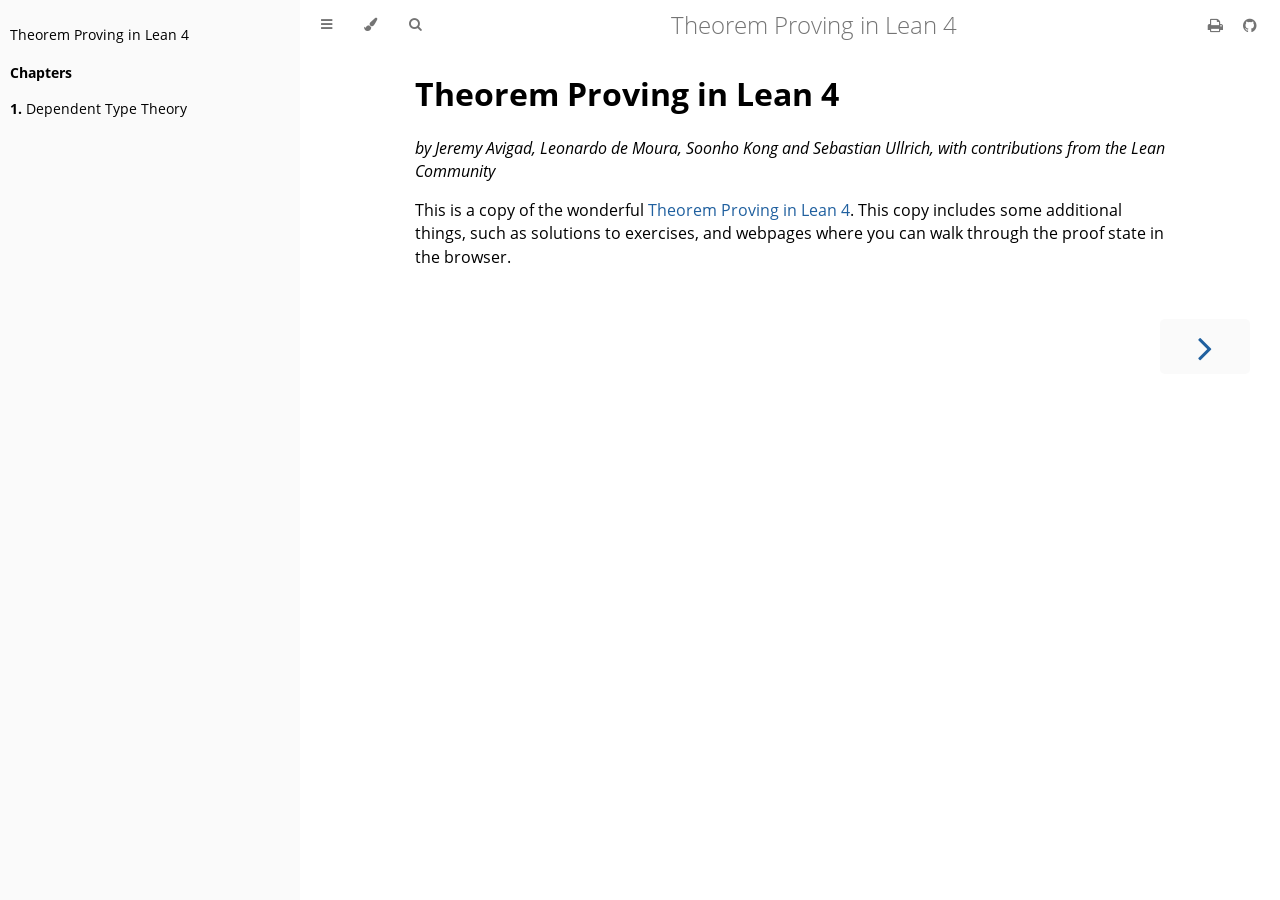
==== docs/index.html @ c7c775fe "docs: Add docs" ====
<!DOCTYPE HTML>
<html lang="en" class="sidebar-visible no-js light">
    <head>
        <!-- Book generated using mdBook -->
        <meta charset="UTF-8">
        <title>Theorem Proving in Lean 4 - Theorem Proving in Lean 4</title>
        <!-- Custom HTML head -->
        <meta content="text/html; charset=utf-8" http-equiv="Content-Type">
        <meta name="description" content="">
        <meta name="viewport" content="width=device-width, initial-scale=1">
        <meta name="theme-color" content="#ffffff" />

        <link rel="icon" href="favicon.svg">
        <link rel="shortcut icon" href="favicon.png">
        <link rel="stylesheet" href="css/variables.css">
        <link rel="stylesheet" href="css/general.css">
        <link rel="stylesheet" href="css/chrome.css">
        <link rel="stylesheet" href="css/print.css" media="print">
        <!-- Fonts -->
        <link rel="stylesheet" href="FontAwesome/css/font-awesome.css">
        <link rel="stylesheet" href="fonts/fonts.css">
        <!-- Highlight.js Stylesheets -->
        <link rel="stylesheet" href="highlight.css">
        <link rel="stylesheet" href="tomorrow-night.css">
        <link rel="stylesheet" href="ayu-highlight.css">

        <!-- Custom theme stylesheets -->
        <link rel="stylesheet" href="alectryon.css">
        <link rel="stylesheet" href="pygments.css">
    </head>
    <body>
        <!-- Provide site root to javascript -->
        <script type="text/javascript">
            var path_to_root = "";
            var default_theme = window.matchMedia("(prefers-color-scheme: dark)").matches ? "navy" : "light";
        </script>

        <!-- Work around some values being stored in localStorage wrapped in quotes -->
        <script type="text/javascript">
            try {
                var theme = localStorage.getItem('mdbook-theme');
                var sidebar = localStorage.getItem('mdbook-sidebar');

                if (theme && theme.startsWith('"') && theme.endsWith('"')) {
                    localStorage.setItem('mdbook-theme', theme.slice(1, theme.length - 1));
                }

                if (sidebar && sidebar.startsWith('"') && sidebar.endsWith('"')) {
                    localStorage.setItem('mdbook-sidebar', sidebar.slice(1, sidebar.length - 1));
                }
            } catch (e) { }
        </script>

        <!-- Set the theme before any content is loaded, prevents flash -->
        <script type="text/javascript">
            var theme;
            try { theme = localStorage.getItem('mdbook-theme'); } catch(e) { }
            if (theme === null || theme === undefined) { theme = default_theme; }
            var html = document.querySelector('html');
            html.classList.remove('no-js')
            html.classList.remove('light')
            html.classList.add(theme);
            html.classList.add('js');
        </script>

        <!-- Hide / unhide sidebar before it is displayed -->
        <script type="text/javascript">
            var html = document.querySelector('html');
            var sidebar = 'hidden';
            if (document.body.clientWidth >= 1080) {
                try { sidebar = localStorage.getItem('mdbook-sidebar'); } catch(e) { }
                sidebar = sidebar || 'visible';
            }
            html.classList.remove('sidebar-visible');
            html.classList.add("sidebar-" + sidebar);
        </script>

        <nav id="sidebar" class="sidebar" aria-label="Table of contents">
            <div class="sidebar-scrollbox">
                <ol class="chapter"><li class="chapter-item affix "><a href="title-page.html">Theorem Proving in Lean 4</a></li><li class="chapter-item affix "><li class="part-title">Chapters</li><li class="chapter-item "><a href="chapters/Chapter2.lean.html"><strong aria-hidden="true">1.</strong> Dependent Type Theory</a></li></ol>
            </div>
            <div id="sidebar-resize-handle" class="sidebar-resize-handle"></div>
        </nav>

        <div id="page-wrapper" class="page-wrapper">

            <div class="page">
                <div id="menu-bar-hover-placeholder"></div>
                <div id="menu-bar" class="menu-bar sticky bordered">
                    <div class="left-buttons">
                        <button id="sidebar-toggle" class="icon-button" type="button" title="Toggle Table of Contents" aria-label="Toggle Table of Contents" aria-controls="sidebar">
                            <i class="fa fa-bars"></i>
                        </button>
                        <button id="theme-toggle" class="icon-button" type="button" title="Change theme" aria-label="Change theme" aria-haspopup="true" aria-expanded="false" aria-controls="theme-list">
                            <i class="fa fa-paint-brush"></i>
                        </button>
                        <ul id="theme-list" class="theme-popup" aria-label="Themes" role="menu">
                            <li role="none"><button role="menuitem" class="theme" id="light">Light (default)</button></li>
                            <li role="none"><button role="menuitem" class="theme" id="rust">Rust</button></li>
                            <li role="none"><button role="menuitem" class="theme" id="coal">Coal</button></li>
                            <li role="none"><button role="menuitem" class="theme" id="navy">Navy</button></li>
                            <li role="none"><button role="menuitem" class="theme" id="ayu">Ayu</button></li>
                        </ul>
                        <button id="search-toggle" class="icon-button" type="button" title="Search. (Shortkey: s)" aria-label="Toggle Searchbar" aria-expanded="false" aria-keyshortcuts="S" aria-controls="searchbar">
                            <i class="fa fa-search"></i>
                        </button>
                    </div>

                    <h1 class="menu-title">Theorem Proving in Lean 4</h1>

                    <div class="right-buttons">
                        <a href="print.html" title="Print this book" aria-label="Print this book">
                            <i id="print-button" class="fa fa-print"></i>
                        </a>
                        <a href="https://github.com/leanprover/lean4" title="Git repository" aria-label="Git repository">
                            <i id="git-repository-button" class="fa fa-github"></i>
                        </a>
                    </div>
                </div>

                <div id="search-wrapper" class="hidden">
                    <form id="searchbar-outer" class="searchbar-outer">
                        <input type="search" id="searchbar" name="searchbar" placeholder="Search this book ..." aria-controls="searchresults-outer" aria-describedby="searchresults-header">
                    </form>
                    <div id="searchresults-outer" class="searchresults-outer hidden">
                        <div id="searchresults-header" class="searchresults-header"></div>
                        <ul id="searchresults">
                        </ul>
                    </div>
                </div>
                <!-- Apply ARIA attributes after the sidebar and the sidebar toggle button are added to the DOM -->
                <script type="text/javascript">
                    document.getElementById('sidebar-toggle').setAttribute('aria-expanded', sidebar === 'visible');
                    document.getElementById('sidebar').setAttribute('aria-hidden', sidebar !== 'visible');
                    Array.from(document.querySelectorAll('#sidebar a')).forEach(function(link) {
                        link.setAttribute('tabIndex', sidebar === 'visible' ? 0 : -1);
                    });
                </script>

                <div id="content" class="content">
                    <main>
                        <h1 id="theorem-proving-in-lean-4"><a class="header" href="#theorem-proving-in-lean-4">Theorem Proving in Lean 4</a></h1>
<p><em>by Jeremy Avigad, Leonardo de Moura, Soonho Kong and Sebastian Ullrich, with contributions from the Lean Community</em></p>
<p>This is a copy of the wonderful <a href="https://github.com/leanprover/theorem_proving_in_lean4">Theorem Proving in Lean 4</a>. This copy includes some additional things, such as solutions to exercises, and webpages where you can walk through the proof state in the browser.</p>

                    </main>

                    <nav class="nav-wrapper" aria-label="Page navigation">
                        <!-- Mobile navigation buttons -->
                            <a rel="next" href="chapters/Chapter2.lean.html" class="mobile-nav-chapters next" title="Next chapter" aria-label="Next chapter" aria-keyshortcuts="Right">
                                <i class="fa fa-angle-right"></i>
                            </a>
                        <div style="clear: both"></div>
                    </nav>
                </div>
            </div>

            <nav class="nav-wide-wrapper" aria-label="Page navigation">
                    <a rel="next" href="chapters/Chapter2.lean.html" class="nav-chapters next" title="Next chapter" aria-label="Next chapter" aria-keyshortcuts="Right">
                        <i class="fa fa-angle-right"></i>
                    </a>
            </nav>

        </div>

        <script type="text/javascript">
            window.playground_copyable = true;
        </script>
        <script src="elasticlunr.min.js" type="text/javascript" charset="utf-8"></script>
        <script src="mark.min.js" type="text/javascript" charset="utf-8"></script>
        <script src="searcher.js" type="text/javascript" charset="utf-8"></script>
        <script src="clipboard.min.js" type="text/javascript" charset="utf-8"></script>
        <script src="highlight.js" type="text/javascript" charset="utf-8"></script>
        <script src="book.js" type="text/javascript" charset="utf-8"></script>

        <!-- Custom JS scripts -->
        <script type="text/javascript" src="alectryon.js"></script>
    </body>
</html>
---- docs/css/variables.css ----
/* Globals */

:root {
    --sidebar-width: 300px;
    --page-padding: 15px;
    --content-max-width: 750px;
    --menu-bar-height: 50px;
}

/* Themes */

.ayu {
    --bg: hsl(210, 25%, 8%);
    --fg: #c5c5c5;

    --sidebar-bg: #14191f;
    --sidebar-fg: #c8c9db;
    --sidebar-non-existant: #5c6773;
    --sidebar-active: #ffb454;
    --sidebar-spacer: #2d334f;

    --scrollbar: var(--sidebar-fg);

    --icons: #737480;
    --icons-hover: #b7b9cc;

    --links: #0096cf;

    --inline-code-color: #ffb454;

    --theme-popup-bg: #14191f;
    --theme-popup-border: #5c6773;
    --theme-hover: #191f26;

    --quote-bg: hsl(226, 15%, 17%);
    --quote-border: hsl(226, 15%, 22%);

    --table-border-color: hsl(210, 25%, 13%);
    --table-header-bg: hsl(210, 25%, 28%);
    --table-alternate-bg: hsl(210, 25%, 11%);

    --searchbar-border-color: #848484;
    --searchbar-bg: #424242;
    --searchbar-fg: #fff;
    --searchbar-shadow-color: #d4c89f;
    --searchresults-header-fg: #666;
    --searchresults-border-color: #888;
    --searchresults-li-bg: #252932;
    --search-mark-bg: #e3b171;
}

.coal {
    --bg: hsl(200, 7%, 8%);
    --fg: #98a3ad;

    --sidebar-bg: #292c2f;
    --sidebar-fg: #a1adb8;
    --sidebar-non-existant: #505254;
    --sidebar-active: #3473ad;
    --sidebar-spacer: #393939;

    --scrollbar: var(--sidebar-fg);

    --icons: #43484d;
    --icons-hover: #b3c0cc;

    --links: #2b79a2;

    --inline-code-color: #c5c8c6;

    --theme-popup-bg: #141617;
    --theme-popup-border: #43484d;
    --theme-hover: #1f2124;

    --quote-bg: hsl(234, 21%, 18%);
    --quote-border: hsl(234, 21%, 23%);

    --table-border-color: hsl(200, 7%, 13%);
    --table-header-bg: hsl(200, 7%, 28%);
    --table-alternate-bg: hsl(200, 7%, 11%);

    --searchbar-border-color: #aaa;
    --searchbar-bg: #b7b7b7;
    --searchbar-fg: #000;
    --searchbar-shadow-color: #aaa;
    --searchresults-header-fg: #666;
    --searchresults-border-color: #98a3ad;
    --searchresults-li-bg: #2b2b2f;
    --search-mark-bg: #355c7d;
}

.light {
    --bg: hsl(0, 0%, 100%);
    --fg: hsl(0, 0%, 0%);

    --sidebar-bg: #fafafa;
    --sidebar-fg: hsl(0, 0%, 0%);
    --sidebar-non-existant: #aaaaaa;
    --sidebar-active: #1f1fff;
    --sidebar-spacer: #f4f4f4;

    --scrollbar: #8F8F8F;

    --icons: #747474;
    --icons-hover: #000000;

    --links: #20609f;

    --inline-code-color: #301900;

    --theme-popup-bg: #fafafa;
    --theme-popup-border: #cccccc;
    --theme-hover: #e6e6e6;

    --quote-bg: hsl(197, 37%, 96%);
    --quote-border: hsl(197, 37%, 91%);

    --table-border-color: hsl(0, 0%, 95%);
    --table-header-bg: hsl(0, 0%, 80%);
    --table-alternate-bg: hsl(0, 0%, 97%);

    --searchbar-border-color: #aaa;
    --searchbar-bg: #fafafa;
    --searchbar-fg: #000;
    --searchbar-shadow-color: #aaa;
    --searchresults-header-fg: #666;
    --searchresults-border-color: #888;
    --searchresults-li-bg: #e4f2fe;
    --search-mark-bg: #a2cff5;
}

.navy {
    --bg: hsl(226, 23%, 11%);
    --fg: #bcbdd0;

    --sidebar-bg: #282d3f;
    --sidebar-fg: #c8c9db;
    --sidebar-non-existant: #505274;
    --sidebar-active: #2b79a2;
    --sidebar-spacer: #2d334f;

    --scrollbar: var(--sidebar-fg);

    --icons: #737480;
    --icons-hover: #b7b9cc;

    --links: #2b79a2;

    --inline-code-color: #c5c8c6;

    --theme-popup-bg: #161923;
    --theme-popup-border: #737480;
    --theme-hover: #282e40;

    --quote-bg: hsl(226, 15%, 17%);
    --quote-border: hsl(226, 15%, 22%);

    --table-border-color: hsl(226, 23%, 16%);
    --table-header-bg: hsl(226, 23%, 31%);
    --table-alternate-bg: hsl(226, 23%, 14%);

    --searchbar-border-color: #aaa;
    --searchbar-bg: #aeaec6;
    --searchbar-fg: #000;
    --searchbar-shadow-color: #aaa;
    --searchresults-header-fg: #5f5f71;
    --searchresults-border-color: #5c5c68;
    --searchresults-li-bg: #242430;
    --search-mark-bg: #a2cff5;
}

.rust {
    --bg: hsl(60, 9%, 87%);
    --fg: #262625;

    --sidebar-bg: #3b2e2a;
    --sidebar-fg: #c8c9db;
    --sidebar-non-existant: #505254;
    --sidebar-active: #e69f67;
    --sidebar-spacer: #45373a;

    --scrollbar: var(--sidebar-fg);

    --icons: #737480;
    --icons-hover: #262625;

    --links: #2b79a2;

    --inline-code-color: #6e6b5e;

    --theme-popup-bg: #e1e1db;
    --theme-popup-border: #b38f6b;
    --theme-hover: #99908a;

    --quote-bg: hsl(60, 5%, 75%);
    --quote-border: hsl(60, 5%, 70%);

    --table-border-color: hsl(60, 9%, 82%);
    --table-header-bg: #b3a497;
    --table-alternate-bg: hsl(60, 9%, 84%);

    --searchbar-border-color: #aaa;
    --searchbar-bg: #fafafa;
    --searchbar-fg: #000;
    --searchbar-shadow-color: #aaa;
    --searchresults-header-fg: #666;
    --searchresults-border-color: #888;
    --searchresults-li-bg: #dec2a2;
    --search-mark-bg: #e69f67;
}

@media (prefers-color-scheme: dark) {
    .light.no-js {
        --bg: hsl(200, 7%, 8%);
        --fg: #98a3ad;

        --sidebar-bg: #292c2f;
        --sidebar-fg: #a1adb8;
        --sidebar-non-existant: #505254;
        --sidebar-active: #3473ad;
        --sidebar-spacer: #393939;

        --scrollbar: var(--sidebar-fg);

        --icons: #43484d;
        --icons-hover: #b3c0cc;

        --links: #2b79a2;

        --inline-code-color: #c5c8c6;

        --theme-popup-bg: #141617;
        --theme-popup-border: #43484d;
        --theme-hover: #1f2124;

        --quote-bg: hsl(234, 21%, 18%);
        --quote-border: hsl(234, 21%, 23%);

        --table-border-color: hsl(200, 7%, 13%);
        --table-header-bg: hsl(200, 7%, 28%);
        --table-alternate-bg: hsl(200, 7%, 11%);

        --searchbar-border-color: #aaa;
        --searchbar-bg: #b7b7b7;
        --searchbar-fg: #000;
        --searchbar-shadow-color: #aaa;
        --searchresults-header-fg: #666;
        --searchresults-border-color: #98a3ad;
        --searchresults-li-bg: #2b2b2f;
        --search-mark-bg: #355c7d;
    }
}
---- docs/css/general.css ----
/* Base styles and content styles */

@import 'variables.css';

:root {
    /* Browser default font-size is 16px, this way 1 rem = 10px */
    font-size: 62.5%;
}

html {
    font-family: "Open Sans", sans-serif;
    color: var(--fg);
    background-color: var(--bg);
    text-size-adjust: none;
    -webkit-text-size-adjust: none;
}

body {
    margin: 0;
    font-size: 1.6rem;
    overflow-x: hidden;
}

code {
    font-family: "Source Code Pro", Consolas, "Ubuntu Mono", Menlo, "DejaVu Sans Mono", monospace, monospace !important;
    font-size: 0.875em; /* please adjust the ace font size accordingly in editor.js */
}

/* Don't change font size in headers. */
h1 code, h2 code, h3 code, h4 code, h5 code, h6 code {
    font-size: unset;
}

.left { float: left; }
.right { float: right; }
.boring { opacity: 0.6; }
.hide-boring .boring { display: none; }
.hidden { display: none !important; }

h2, h3 { margin-top: 2.5em; }
h4, h5 { margin-top: 2em; }

.header + .header h3,
.header + .header h4,
.header + .header h5 {
    margin-top: 1em;
}

h1:target::before,
h2:target::before,
h3:target::before,
h4:target::before,
h5:target::before,
h6:target::before {
    display: inline-block;
    content: "»";
    margin-left: -30px;
    width: 30px;
}

/* This is broken on Safari as of version 14, but is fixed
   in Safari Technology Preview 117 which I think will be Safari 14.2.
   https://bugs.webkit.org/show_bug.cgi?id=218076
*/
:target {
    scroll-margin-top: calc(var(--menu-bar-height) + 0.5em);
}

.page {
    outline: 0;
    padding: 0 var(--page-padding);
    margin-top: calc(0px - var(--menu-bar-height)); /* Compensate for the #menu-bar-hover-placeholder */
}
.page-wrapper {
    box-sizing: border-box;
}
.js:not(.sidebar-resizing) .page-wrapper {
    transition: margin-left 0.3s ease, transform 0.3s ease; /* Animation: slide away */
}

.content {
    overflow-y: auto;
    padding: 0 15px;
    padding-bottom: 50px;
}
.content main {
    margin-left: auto;
    margin-right: auto;
    max-width: var(--content-max-width);
}
.content p { line-height: 1.45em; }
.content ol { line-height: 1.45em; }
.content ul { line-height: 1.45em; }
.content a { text-decoration: none; }
.content a:hover { text-decoration: underline; }
.content img, .content video { max-width: 100%; }
.content .header:link,
.content .header:visited {
    color: var(--fg);
}
.content .header:link,
.content .header:visited:hover {
    text-decoration: none;
}

table {
    margin: 0 auto;
    border-collapse: collapse;
}
table td {
    padding: 3px 20px;
    border: 1px var(--table-border-color) solid;
}
table thead {
    background: var(--table-header-bg);
}
table thead td {
    font-weight: 700;
    border: none;
}
table thead th {
    padding: 3px 20px;
}
table thead tr {
    border: 1px var(--table-header-bg) solid;
}
/* Alternate background colors for rows */
table tbody tr:nth-child(2n) {
    background: var(--table-alternate-bg);
}


blockquote {
    margin: 20px 0;
    padding: 0 20px;
    color: var(--fg);
    background-color: var(--quote-bg);
    border-top: .1em solid var(--quote-border);
    border-bottom: .1em solid var(--quote-border);
}


:not(.footnote-definition) + .footnote-definition,
.footnote-definition + :not(.footnote-definition) {
    margin-top: 2em;
}
.footnote-definition {
    font-size: 0.9em;
    margin: 0.5em 0;
}
.footnote-definition p {
    display: inline;
}

.tooltiptext {
    position: absolute;
    visibility: hidden;
    color: #fff;
    background-color: #333;
    transform: translateX(-50%); /* Center by moving tooltip 50% of its width left */
    left: -8px; /* Half of the width of the icon */
    top: -35px;
    font-size: 0.8em;
    text-align: center;
    border-radius: 6px;
    padding: 5px 8px;
    margin: 5px;
    z-index: 1000;
}
.tooltipped .tooltiptext {
    visibility: visible;
}

.chapter li.part-title {
    color: var(--sidebar-fg);
    margin: 5px 0px;
    font-weight: bold;
}

.result-no-output {
    font-style: italic;
}
---- docs/css/chrome.css ----
/* CSS for UI elements (a.k.a. chrome) */

@import 'variables.css';

::-webkit-scrollbar {
    background: var(--bg);
}
::-webkit-scrollbar-thumb {
    background: var(--scrollbar);
}
html {
    scrollbar-color: var(--scrollbar) var(--bg);
}
#searchresults a,
.content a:link,
a:visited,
a > .hljs {
    color: var(--links);
}

/* Menu Bar */

#menu-bar,
#menu-bar-hover-placeholder {
    z-index: 101;
    margin: auto calc(0px - var(--page-padding));
}
#menu-bar {
    position: relative;
    display: flex;
    flex-wrap: wrap;
    background-color: var(--bg);
    border-bottom-color: var(--bg);
    border-bottom-width: 1px;
    border-bottom-style: solid;
}
#menu-bar.sticky,
.js #menu-bar-hover-placeholder:hover + #menu-bar,
.js #menu-bar:hover,
.js.sidebar-visible #menu-bar {
    position: -webkit-sticky;
    position: sticky;
    top: 0 !important;
}
#menu-bar-hover-placeholder {
    position: sticky;
    position: -webkit-sticky;
    top: 0;
    height: var(--menu-bar-height);
}
#menu-bar.bordered {
    border-bottom-color: var(--table-border-color);
}
#menu-bar i, #menu-bar .icon-button {
    position: relative;
    padding: 0 8px;
    z-index: 10;
    line-height: var(--menu-bar-height);
    cursor: pointer;
    transition: color 0.5s;
}
@media only screen and (max-width: 420px) {
    #menu-bar i, #menu-bar .icon-button {
        padding: 0 5px;
    }
}

.icon-button {
    border: none;
    background: none;
    padding: 0;
    color: inherit;
}
.icon-button i {
    margin: 0;
}

.right-buttons {
    margin: 0 15px;
}
.right-buttons a {
    text-decoration: none;
}

.left-buttons {
    display: flex;
    margin: 0 5px;
}
.no-js .left-buttons {
    display: none;
}

.menu-title {
    display: inline-block;
    font-weight: 200;
    font-size: 2.4rem;
    line-height: var(--menu-bar-height);
    text-align: center;
    margin: 0;
    flex: 1;
    white-space: nowrap;
    overflow: hidden;
    text-overflow: ellipsis;
}
.js .menu-title {
    cursor: pointer;
}

.menu-bar,
.menu-bar:visited,
.nav-chapters,
.nav-chapters:visited,
.mobile-nav-chapters,
.mobile-nav-chapters:visited,
.menu-bar .icon-button,
.menu-bar a i {
    color: var(--icons);
}

.menu-bar i:hover,
.menu-bar .icon-button:hover,
.nav-chapters:hover,
.mobile-nav-chapters i:hover {
    color: var(--icons-hover);
}

/* Nav Icons */

.nav-chapters {
    font-size: 2.5em;
    text-align: center;
    text-decoration: none;

    position: fixed;
    top: 0;
    bottom: 0;
    margin: 0;
    max-width: 150px;
    min-width: 90px;

    display: flex;
    justify-content: center;
    align-content: center;
    flex-direction: column;

    transition: color 0.5s, background-color 0.5s;
}

.nav-chapters:hover {
    text-decoration: none;
    background-color: var(--theme-hover);
    transition: background-color 0.15s, color 0.15s;
}

.nav-wrapper {
    margin-top: 50px;
    display: none;
}

.mobile-nav-chapters {
    font-size: 2.5em;
    text-align: center;
    text-decoration: none;
    width: 90px;
    border-radius: 5px;
    background-color: var(--sidebar-bg);
}

.previous {
    float: left;
}

.next {
    float: right;
    right: var(--page-padding);
}

@media only screen and (max-width: 1080px) {
    .nav-wide-wrapper { display: none; }
    .nav-wrapper { display: block; }
}

@media only screen and (max-width: 1380px) {
    .sidebar-visible .nav-wide-wrapper { display: none; }
    .sidebar-visible .nav-wrapper { display: block; }
}

/* Inline code */

:not(pre) > .hljs {
    display: inline;
    padding: 0.1em 0.3em;
    border-radius: 3px;
}

:not(pre):not(a) > .hljs {
    color: var(--inline-code-color);
    overflow-x: initial;
}

a:hover > .hljs {
    text-decoration: underline;
}

pre {
    position: relative;
}
pre > .buttons {
    position: absolute;
    z-index: 100;
    right: 5px;
    top: 5px;

    color: var(--sidebar-fg);
    cursor: pointer;
}
pre > .buttons :hover {
    color: var(--sidebar-active);
}
pre > .buttons i {
    margin-left: 8px;
}
pre > .buttons button {
    color: inherit;
    background: transparent;
    border: none;
    cursor: inherit;
}
pre > .result {
    margin-top: 10px;
}

/* Search */

#searchresults a {
    text-decoration: none;
}

mark {
    border-radius: 2px;
    padding: 0 3px 1px 3px;
    margin: 0 -3px -1px -3px;
    background-color: var(--search-mark-bg);
    transition: background-color 300ms linear;
    cursor: pointer;
}

mark.fade-out {
    background-color: rgba(0,0,0,0) !important;
    cursor: auto;
}

.searchbar-outer {
    margin-left: auto;
    margin-right: auto;
    max-width: var(--content-max-width);
}

#searchbar {
    width: 100%;
    margin: 5px auto 0px auto;
    padding: 10px 16px;
    transition: box-shadow 300ms ease-in-out;
    border: 1px solid var(--searchbar-border-color);
    border-radius: 3px;
    background-color: var(--searchbar-bg);
    color: var(--searchbar-fg);
}
#searchbar:focus,
#searchbar.active {
    box-shadow: 0 0 3px var(--searchbar-shadow-color);
}

.searchresults-header {
    font-weight: bold;
    font-size: 1em;
    padding: 18px 0 0 5px;
    color: var(--searchresults-header-fg);
}

.searchresults-outer {
    margin-left: auto;
    margin-right: auto;
    max-width: var(--content-max-width);
    border-bottom: 1px dashed var(--searchresults-border-color);
}

ul#searchresults {
    list-style: none;
    padding-left: 20px;
}
ul#searchresults li {
    margin: 10px 0px;
    padding: 2px;
    border-radius: 2px;
}
ul#searchresults li.focus {
    background-color: var(--searchresults-li-bg);
}
ul#searchresults span.teaser {
    display: block;
    clear: both;
    margin: 5px 0 0 20px;
    font-size: 0.8em;
}
ul#searchresults span.teaser em {
    font-weight: bold;
    font-style: normal;
}

/* Sidebar */

.sidebar {
    position: fixed;
    left: 0;
    top: 0;
    bottom: 0;
    width: var(--sidebar-width);
    font-size: 0.875em;
    box-sizing: border-box;
    -webkit-overflow-scrolling: touch;
    overscroll-behavior-y: contain;
    background-color: var(--sidebar-bg);
    color: var(--sidebar-fg);
}
.sidebar-resizing {
    -moz-user-select: none;
    -webkit-user-select: none;
    -ms-user-select: none;
    user-select: none;
}
.js:not(.sidebar-resizing) .sidebar {
    transition: transform 0.3s; /* Animation: slide away */
}
.sidebar code {
    line-height: 2em;
}
.sidebar .sidebar-scrollbox {
    overflow-y: auto;
    position: absolute;
    top: 0;
    bottom: 0;
    left: 0;
    right: 0;
    padding: 10px 10px;
}
.sidebar .sidebar-resize-handle {
    position: absolute;
    cursor: col-resize;
    width: 0;
    right: 0;
    top: 0;
    bottom: 0;
}
.js .sidebar .sidebar-resize-handle {
    cursor: col-resize;
    width: 5px;
}
.sidebar-hidden .sidebar {
    transform: translateX(calc(0px - var(--sidebar-width)));
}
.sidebar::-webkit-scrollbar {
    background: var(--sidebar-bg);
}
.sidebar::-webkit-scrollbar-thumb {
    background: var(--scrollbar);
}

.sidebar-visible .page-wrapper {
    transform: translateX(var(--sidebar-width));
}
@media only screen and (min-width: 620px) {
    .sidebar-visible .page-wrapper {
        transform: none;
        margin-left: var(--sidebar-width);
    }
}

.chapter {
    list-style: none outside none;
    padding-left: 0;
    line-height: 2.2em;
}

.chapter ol {
    width: 100%;
}

.chapter li {
    display: flex;
    color: var(--sidebar-non-existant);
}
.chapter li a {
    display: block;
    padding: 0;
    text-decoration: none;
    color: var(--sidebar-fg);
}

.chapter li a:hover {
    color: var(--sidebar-active);
}

.chapter li a.active {
    color: var(--sidebar-active);
}

.chapter li > a.toggle {
    cursor: pointer;
    display: block;
    margin-left: auto;
    padding: 0 10px;
    user-select: none;
    opacity: 0.68;
}

.chapter li > a.toggle div {
    transition: transform 0.5s;
}

/* collapse the section */
.chapter li:not(.expanded) + li > ol {
    display: none;
}

.chapter li.chapter-item {
    line-height: 1.5em;
    margin-top: 0.6em;
}

.chapter li.expanded > a.toggle div {
    transform: rotate(90deg);
}

.spacer {
    width: 100%;
    height: 3px;
    margin: 5px 0px;
}
.chapter .spacer {
    background-color: var(--sidebar-spacer);
}

@media (-moz-touch-enabled: 1), (pointer: coarse) {
    .chapter li a { padding: 5px 0; }
    .spacer { margin: 10px 0; }
}

.section {
    list-style: none outside none;
    padding-left: 20px;
    line-height: 1.9em;
}

/* Theme Menu Popup */

.theme-popup {
    position: absolute;
    left: 10px;
    top: var(--menu-bar-height);
    z-index: 1000;
    border-radius: 4px;
    font-size: 0.7em;
    color: var(--fg);
    background: var(--theme-popup-bg);
    border: 1px solid var(--theme-popup-border);
    margin: 0;
    padding: 0;
    list-style: none;
    display: none;
}
.theme-popup .default {
    color: var(--icons);
}
.theme-popup .theme {
    width: 100%;
    border: 0;
    margin: 0;
    padding: 2px 10px;
    line-height: 25px;
    white-space: nowrap;
    text-align: left;
    cursor: pointer;
    color: inherit;
    background: inherit;
    font-size: inherit;
}
.theme-popup .theme:hover {
    background-color: var(--theme-hover);
}
.theme-popup .theme:hover:first-child,
.theme-popup .theme:hover:last-child {
    border-top-left-radius: inherit;
    border-top-right-radius: inherit;
}
---- docs/css/print.css ----
#sidebar,
#menu-bar,
.nav-chapters,
.mobile-nav-chapters {
    display: none;
}

#page-wrapper.page-wrapper {
    transform: none;
    margin-left: 0px;
    overflow-y: initial;
}

#content {
    max-width: none;
    margin: 0;
    padding: 0;
}

.page {
    overflow-y: initial;
}

code {
    background-color: #666666;
    border-radius: 5px;

    /* Force background to be printed in Chrome */
    -webkit-print-color-adjust: exact;
}

pre > .buttons {
    z-index: 2;
}

a, a:visited, a:active, a:hover {
    color: #4183c4;
    text-decoration: none;
}

h1, h2, h3, h4, h5, h6 {
    page-break-inside: avoid;
    page-break-after: avoid;
}

pre, code {
    page-break-inside: avoid;
    white-space: pre-wrap;
}

.fa {
    display: none !important;
}
---- docs/fonts/fonts.css ----
/* Open Sans is licensed under the Apache License, Version 2.0. See http://www.apache.org/licenses/LICENSE-2.0 */
/* Source Code Pro is under the Open Font License. See https://scripts.sil.org/cms/scripts/page.php?site_id=nrsi&id=OFL */

/* open-sans-300 - latin_vietnamese_latin-ext_greek-ext_greek_cyrillic-ext_cyrillic */
@font-face {
  font-family: 'Open Sans';
  font-style: normal;
  font-weight: 300;
  src: local('Open Sans Light'), local('OpenSans-Light'),
       url('open-sans-v17-all-charsets-300.woff2') format('woff2');
}

/* open-sans-300italic - latin_vietnamese_latin-ext_greek-ext_greek_cyrillic-ext_cyrillic */
@font-face {
  font-family: 'Open Sans';
  font-style: italic;
  font-weight: 300;
  src: local('Open Sans Light Italic'), local('OpenSans-LightItalic'),
       url('open-sans-v17-all-charsets-300italic.woff2') format('woff2');
}

/* open-sans-regular - latin_vietnamese_latin-ext_greek-ext_greek_cyrillic-ext_cyrillic */
@font-face {
  font-family: 'Open Sans';
  font-style: normal;
  font-weight: 400;
  src: local('Open Sans Regular'), local('OpenSans-Regular'),
       url('open-sans-v17-all-charsets-regular.woff2') format('woff2');
}

/* open-sans-italic - latin_vietnamese_latin-ext_greek-ext_greek_cyrillic-ext_cyrillic */
@font-face {
  font-family: 'Open Sans';
  font-style: italic;
  font-weight: 400;
  src: local('Open Sans Italic'), local('OpenSans-Italic'),
       url('open-sans-v17-all-charsets-italic.woff2') format('woff2');
}

/* open-sans-600 - latin_vietnamese_latin-ext_greek-ext_greek_cyrillic-ext_cyrillic */
@font-face {
  font-family: 'Open Sans';
  font-style: normal;
  font-weight: 600;
  src: local('Open Sans SemiBold'), local('OpenSans-SemiBold'),
       url('open-sans-v17-all-charsets-600.woff2') format('woff2');
}

/* open-sans-600italic - latin_vietnamese_latin-ext_greek-ext_greek_cyrillic-ext_cyrillic */
@font-face {
  font-family: 'Open Sans';
  font-style: italic;
  font-weight: 600;
  src: local('Open Sans SemiBold Italic'), local('OpenSans-SemiBoldItalic'),
       url('open-sans-v17-all-charsets-600italic.woff2') format('woff2');
}

/* open-sans-700 - latin_vietnamese_latin-ext_greek-ext_greek_cyrillic-ext_cyrillic */
@font-face {
  font-family: 'Open Sans';
  font-style: normal;
  font-weight: 700;
  src: local('Open Sans Bold'), local('OpenSans-Bold'),
       url('open-sans-v17-all-charsets-700.woff2') format('woff2');
}

/* open-sans-700italic - latin_vietnamese_latin-ext_greek-ext_greek_cyrillic-ext_cyrillic */
@font-face {
  font-family: 'Open Sans';
  font-style: italic;
  font-weight: 700;
  src: local('Open Sans Bold Italic'), local('OpenSans-BoldItalic'),
       url('open-sans-v17-all-charsets-700italic.woff2') format('woff2');
}

/* open-sans-800 - latin_vietnamese_latin-ext_greek-ext_greek_cyrillic-ext_cyrillic */
@font-face {
  font-family: 'Open Sans';
  font-style: normal;
  font-weight: 800;
  src: local('Open Sans ExtraBold'), local('OpenSans-ExtraBold'),
       url('open-sans-v17-all-charsets-800.woff2') format('woff2');
}

/* open-sans-800italic - latin_vietnamese_latin-ext_greek-ext_greek_cyrillic-ext_cyrillic */
@font-face {
  font-family: 'Open Sans';
  font-style: italic;
  font-weight: 800;
  src: local('Open Sans ExtraBold Italic'), local('OpenSans-ExtraBoldItalic'),
       url('open-sans-v17-all-charsets-800italic.woff2') format('woff2');
}

/* source-code-pro-500 - latin_vietnamese_latin-ext_greek_cyrillic-ext_cyrillic */
@font-face {
  font-family: 'Source Code Pro';
  font-style: normal;
  font-weight: 500;
  src: url('source-code-pro-v11-all-charsets-500.woff2') format('woff2');
}
---- docs/highlight.css ----
/*
 * An increased contrast highlighting scheme loosely based on the
 * "Base16 Atelier Dune Light" theme by Bram de Haan
 * (http://atelierbram.github.io/syntax-highlighting/atelier-schemes/dune)
 * Original Base16 color scheme by Chris Kempson
 * (https://github.com/chriskempson/base16)
 */

/* Comment */
.hljs-comment,
.hljs-quote {
  color: #575757;
}

/* Red */
.hljs-variable,
.hljs-template-variable,
.hljs-attribute,
.hljs-tag,
.hljs-name,
.hljs-regexp,
.hljs-link,
.hljs-name,
.hljs-selector-id,
.hljs-selector-class {
  color: #d70025;
}

/* Orange */
.hljs-number,
.hljs-meta,
.hljs-built_in,
.hljs-builtin-name,
.hljs-literal,
.hljs-type,
.hljs-params {
  color: #b21e00;
}

/* Green */
.hljs-string,
.hljs-symbol,
.hljs-bullet {
  color: #008200;
}

/* Blue */
.hljs-title,
.hljs-section {
  color: #0030f2;
}

/* Purple */
.hljs-keyword,
.hljs-selector-tag {
  color: #9d00ec;
}

.hljs {
  display: block;
  overflow-x: auto;
  background: #f6f7f6;
  color: #000;
  padding: 0.5em;
}

.hljs-emphasis {
  font-style: italic;
}

.hljs-strong {
  font-weight: bold;
}

.hljs-addition {
  color: #22863a;
  background-color: #f0fff4;
}

.hljs-deletion {
  color: #b31d28;
  background-color: #ffeef0;
}
---- docs/tomorrow-night.css ----
/* Tomorrow Night Theme */
/* http://jmblog.github.com/color-themes-for-google-code-highlightjs */
/* Original theme - https://github.com/chriskempson/tomorrow-theme */
/* http://jmblog.github.com/color-themes-for-google-code-highlightjs */

/* Tomorrow Comment */
.hljs-comment {
  color: #969896;
}

/* Tomorrow Red */
.hljs-variable,
.hljs-attribute,
.hljs-tag,
.hljs-regexp,
.ruby .hljs-constant,
.xml .hljs-tag .hljs-title,
.xml .hljs-pi,
.xml .hljs-doctype,
.html .hljs-doctype,
.css .hljs-id,
.css .hljs-class,
.css .hljs-pseudo {
  color: #cc6666;
}

/* Tomorrow Orange */
.hljs-number,
.hljs-preprocessor,
.hljs-pragma,
.hljs-built_in,
.hljs-literal,
.hljs-params,
.hljs-constant {
  color: #de935f;
}

/* Tomorrow Yellow */
.ruby .hljs-class .hljs-title,
.css .hljs-rule .hljs-attribute {
  color: #f0c674;
}

/* Tomorrow Green */
.hljs-string,
.hljs-value,
.hljs-inheritance,
.hljs-header,
.hljs-name,
.ruby .hljs-symbol,
.xml .hljs-cdata {
  color: #b5bd68;
}

/* Tomorrow Aqua */
.hljs-title,
.css .hljs-hexcolor {
  color: #8abeb7;
}

/* Tomorrow Blue */
.hljs-function,
.python .hljs-decorator,
.python .hljs-title,
.ruby .hljs-function .hljs-title,
.ruby .hljs-title .hljs-keyword,
.perl .hljs-sub,
.javascript .hljs-title,
.coffeescript .hljs-title {
  color: #81a2be;
}

/* Tomorrow Purple */
.hljs-keyword,
.javascript .hljs-function {
  color: #b294bb;
}

.hljs {
  display: block;
  overflow-x: auto;
  background: #1d1f21;
  color: #c5c8c6;
  padding: 0.5em;
  -webkit-text-size-adjust: none;
}

.coffeescript .javascript,
.javascript .xml,
.tex .hljs-formula,
.xml .javascript,
.xml .vbscript,
.xml .css,
.xml .hljs-cdata {
  opacity: 0.5;
}

.hljs-addition {
  color: #718c00;
}

.hljs-deletion {
  color: #c82829;
}
---- docs/ayu-highlight.css ----
/*
Based off of the Ayu theme
Original by Dempfi (https://github.com/dempfi/ayu)
*/

.hljs {
  display: block;
  overflow-x: auto;
  background: #191f26;
  color: #e6e1cf;
  padding: 0.5em;
}

.hljs-comment,
.hljs-quote {
  color: #5c6773;
  font-style: italic;
}

.hljs-variable,
.hljs-template-variable,
.hljs-attribute,
.hljs-attr,
.hljs-regexp,
.hljs-link,
.hljs-selector-id,
.hljs-selector-class {
  color: #ff7733;
}

.hljs-number,
.hljs-meta,
.hljs-builtin-name,
.hljs-literal,
.hljs-type,
.hljs-params {
  color: #ffee99;
}

.hljs-string,
.hljs-bullet {
  color: #b8cc52;
}

.hljs-title,
.hljs-built_in,
.hljs-section {
  color: #ffb454;
}

.hljs-keyword,
.hljs-selector-tag,
.hljs-symbol {
  color: #ff7733;
}

.hljs-name {
    color: #36a3d9;
}

.hljs-tag {
    color: #00568d;
}

.hljs-emphasis {
  font-style: italic;
}

.hljs-strong {
  font-weight: bold;
}

.hljs-addition {
  color: #91b362;
}

.hljs-deletion {
  color: #d96c75;
}
---- docs/alectryon.css ----
@charset "UTF-8";
/*
Copyright © 2019 Clément Pit-Claudel

Permission is hereby granted, free of charge, to any person obtaining a copy
of this software and associated documentation files (the "Software"), to deal
in the Software without restriction, including without limitation the rights
to use, copy, modify, merge, publish, distribute, sublicense, and/or sell
copies of the Software, and to permit persons to whom the Software is
furnished to do so, subject to the following conditions:

The above copyright notice and this permission notice shall be included in all
copies or substantial portions of the Software.

THE SOFTWARE IS PROVIDED "AS IS", WITHOUT WARRANTY OF ANY KIND, EXPRESS OR
IMPLIED, INCLUDING BUT NOT LIMITED TO THE WARRANTIES OF MERCHANTABILITY,
FITNESS FOR A PARTICULAR PURPOSE AND NONINFRINGEMENT. IN NO EVENT SHALL THE
AUTHORS OR COPYRIGHT HOLDERS BE LIABLE FOR ANY CLAIM, DAMAGES OR OTHER
LIABILITY, WHETHER IN AN ACTION OF CONTRACT, TORT OR OTHERWISE, ARISING FROM,
OUT OF OR IN CONNECTION WITH THE SOFTWARE OR THE USE OR OTHER DEALINGS IN THE
SOFTWARE.
*/

/*******************************/
/* CSS reset for .alectryon-io */
/*******************************/

.alectryon-io blockquote {
    line-height: inherit;
}

.alectryon-io blockquote:after {
    display: none;
}

.alectryon-io label {
    display: inline;
    font-size: inherit;
    margin: 0;
}

.alectryon-io a {
    text-decoration: none !important;
    font-style: oblique !important;
    color: unset;
}

/* Undo <small> and <blockquote>, added to improve RSS rendering. */

.alectryon-io small.alectryon-output,
.alectryon-io small.alectryon-type-info {
    font-size: inherit;
}

.alectryon-io blockquote.alectryon-goal,
.alectryon-io blockquote.alectryon-message {
    font-weight: normal;
    font-size: inherit;
}

/***************/
/* Main styles */
/***************/

.alectryon-coqdoc .doc .code,
.alectryon-coqdoc .doc .comment,
.alectryon-coqdoc .doc .inlinecode,
.alectryon-mref,
.alectryon-block, .alectryon-io,
.alectryon-toggle-label, .alectryon-banner {
    font-family: "Source Code Pro", Consolas, "Ubuntu Mono", Menlo, "DejaVu Sans Mono", monospace, monospace !important;
    font-size: 0.875em;
    font-feature-settings: "COQX" 1 /* Coq ligatures */, "XV00" 1 /* Legacy */, "calt" 1 /* Fallback */;
    line-height: initial;
}

.alectryon-io, .alectryon-block, .alectryon-toggle-label, .alectryon-banner {
    overflow: visible;
    overflow-wrap: break-word;
    position: relative;
    white-space: pre-wrap;
}

/*
CoqIDE doesn't turn off the unicode bidirectional algorithm (and PG simply
respects the user's `bidi-display-reordering` setting), so don't turn it off
here either.  But beware unexpected results like `Definition test_אב := 0.`

.alectryon-io span {
    direction: ltr;
    unicode-bidi: bidi-override;
}

In any case, make an exception for comments:

.highlight .c {
    direction: embed;
    unicode-bidi: initial;
}
*/

.alectryon-mref,
.alectryon-mref-marker {
    align-self: center;
    box-sizing: border-box;
    display: inline-block;
    font-size: 80%;
    font-weight: bold;
    line-height: 1;
    box-shadow: 0 0 0 1pt black;
    padding: 1pt 0.3em;
    text-decoration: none;
}

.alectryon-block .alectryon-mref-marker,
.alectryon-io .alectryon-mref-marker {
    user-select: none;
    margin: -0.25em 0 -0.25em 0.5em;
}

.alectryon-inline .alectryon-mref-marker {
    margin: -0.25em 0.15em -0.25em 0.625em; /* 625 = 0.5em / 80% */
}

.alectryon-mref {
    color: inherit;
    margin: -0.5em 0.25em;
}

.alectryon-goal:target .goal-separator .alectryon-mref-marker,
:target > .alectryon-mref-marker {
    animation: blink 0.2s step-start 0s 3 normal none;
    background-color: #fcaf3e;
    position: relative;
}

@keyframes blink {
    50% {
        box-shadow: 0 0 0 3pt #fcaf3e, 0 0 0 4pt black;
        z-index: 10;
    }
}

.alectryon-toggle,
.alectryon-io .alectryon-extra-goal-toggle {
    display: none;
}

.alectryon-bubble,
.alectryon-io label,
.alectryon-toggle-label {
    cursor: pointer;
}

.alectryon-toggle-label {
    display: block;
    font-size: 0.8em;
}

.alectryon-io .alectryon-input {
    padding: 0.1em 0; /* Enlarge the hitbox slightly to fill interline gaps */
}

.alectryon-io .alectryon-token {
    white-space: pre-wrap;
    display: inline;
}

.alectryon-io .alectryon-sentence.alectryon-target .alectryon-input {
    /* FIXME if keywords were ‘bolder’ we wouldn't need !important */
    font-weight: bold !important; /* Use !important to avoid a * selector */
}

.alectryon-bubble:before,
.alectryon-toggle-label:before,
.alectryon-io label.alectryon-input:after,
.alectryon-io .alectryon-goal > label:before {
    border: 1px solid #babdb6;
    border-radius: 1em;
    box-sizing: border-box;
    content: '';
    display: inline-block;
    font-weight: bold;
    height: 0.25em;
    margin-bottom: 0.15em;
    vertical-align: middle;
    width: 0.75em;
}

.alectryon-toggle-label:before,
.alectryon-io .alectryon-goal > label:before {
    margin-right: 0.25em;
}

.alectryon-io .alectryon-goal > label:before {
    margin-top: 0.125em;
}

.alectryon-io label.alectryon-input {
    padding-right: 1em; /* Prevent line wraps before the checkbox bubble */
}

.alectryon-io label.alectryon-input:after {
    margin-left: 0.25em;
    margin-right: -1em; /* Compensate for the anti-wrapping space */
}

.alectryon-failed {
    /* Underlines are broken in Chrome (they reset at each element boundary)… */
    /* text-decoration: red wavy underline; */
    /* … but it isn't too noticeable with dots */
    text-decoration: red dotted underline;
    text-decoration-skip-ink: none;
    /* Chrome prints background images in low resolution, yielding a blurry underline */
    /* background: bottom / 0.3em auto repeat-x url([data-uri]); */
}

/* Wrapping :hover rules in a media query ensures that tapping a Coq sentence
   doesn't trigger its :hover state (otherwise, on mobile, tapping a sentence to
   hide its output causes it to remain visible (its :hover state gets triggered.
   We only do it for the default style though, since other styles don't put the
   output over the main text, so showing too much is not an issue. */
@media (any-hover: hover) {
    .alectryon-bubble:hover:before,
    .alectryon-toggle-label:hover:before,
    .alectryon-io label.alectryon-input:hover:after {
        background: #eeeeec;
    }

    .alectryon-io label.alectryon-input:hover {
        text-decoration: underline dotted #babdb6;
	    text-shadow: 0 0 1px rgb(46, 52, 54, 0.3); /* #2e3436 + opacity */
    }

    .alectryon-io .alectryon-sentence:hover .alectryon-output,
    .alectryon-io .alectryon-token:hover .alectryon-type-info-wrapper,
    .alectryon-io .alectryon-token:hover .alectryon-type-info-wrapper {
        z-index: 2; /* Place hovered goals above .alectryon-sentence.alectryon-target ones */
    }
}

.alectryon-toggle:checked + .alectryon-toggle-label:before,
.alectryon-io .alectryon-sentence > .alectryon-toggle:checked + label.alectryon-input:after,
.alectryon-io .alectryon-extra-goal-toggle:checked + .alectryon-goal > label:before {
    background-color: #babdb6;
    border-color: #babdb6;
}

/* Disable clicks on sentences when the document-wide toggle is set. */
.alectryon-toggle:checked + label + .alectryon-container label.alectryon-input {
    cursor: unset;
    pointer-events: none;
}

/* Hide individual checkboxes when the document-wide toggle is set. */
.alectryon-toggle:checked + label + .alectryon-container label.alectryon-input:after {
    display: none;
}

/* .alectryon-output is displayed by toggles, :hover, and .alectryon-target rules */
.alectryon-io .alectryon-output {
    box-sizing: border-box;
    display: none;
    left: 0;
    right: 0;
    position: absolute;
    padding: 0.25em 0;
    overflow: visible; /* Let box-shadows overflow */
    z-index: 1; /* Default to an index lower than that used by :hover */
}

.alectryon-io .alectryon-type-info-wrapper {
    position: absolute;
    display: inline-block;
    width: 100%;
}

.alectryon-io .alectryon-type-info-wrapper.full-width {
    left: 0;
    min-width: 100%;
    max-width: 100%;
}

.alectryon-io .alectryon-type-info .goal-separator {
    height: unset;
    margin-top: 0em;
}

.alectryon-io .alectryon-type-info-wrapper .alectryon-type-info {
    box-sizing: border-box;
    bottom: 100%;
    position: absolute;
    /*padding: 0.25em 0;*/
    visibility: hidden;
    overflow: visible; /* Let box-shadows overflow */
    z-index: 1; /* Default to an index lower than that used by :hover */
    white-space: pre-wrap !important;
}

.alectryon-io .alectryon-type-info-wrapper .alectryon-type-info .alectryon-goal.alectryon-docstring {
    white-space: pre-wrap !important;
}

@media (any-hover: hover) { /* See note above about this @media query */
    .alectryon-io .alectryon-sentence:hover .alectryon-output:not(:hover) {
        display: block;
    }

    .alectryon-io.output-hidden .alectryon-sentence:hover .alectryon-output:not(:hover) {
        display: none !important;
    }

    .alectryon-io.type-info-hidden .alectryon-token:hover .alectryon-type-info-wrapper .alectryon-type-info,
    .alectryon-io.type-info-hidden .alectryon-token:hover .alectryon-type-info-wrapper .alectryon-type-info {
        /*visibility: hidden !important;*/
    }

    .alectryon-io .alectryon-token:hover .alectryon-type-info-wrapper .alectryon-type-info,
    .alectryon-io .alectryon-token:hover .alectryon-type-info-wrapper .alectryon-type-info {
        visibility: visible;
        transition-delay: 0.5s;
    }
}

.alectryon-io .alectryon-sentence.alectryon-target .alectryon-output {
    display: block;
}

/* Indicate active (hovered or targeted) goals with a shadow. */
.alectryon-io .alectryon-sentence:hover .alectryon-output:not(:hover) .alectryon-messages,
.alectryon-io .alectryon-sentence.alectryon-target .alectryon-output  .alectryon-messages,
.alectryon-io .alectryon-sentence:hover .alectryon-output:not(:hover) .alectryon-goals,
.alectryon-io .alectryon-sentence.alectryon-target .alectryon-output  .alectryon-goals,
.alectryon-io .alectryon-token:hover .alectryon-type-info-wrapper .alectryon-type-info {
    box-shadow: 2px 2px 2px gray;
}

.alectryon-io .alectryon-extra-goals .alectryon-goal .goal-hyps {
    display: none;
}

.alectryon-io .alectryon-extra-goals .alectryon-extra-goal-toggle:not(:checked) + .alectryon-goal label.goal-separator hr {
    /* Dashes indicate that the hypotheses are hidden */
    border-top-style: dashed;
}


/* Show just a small preview of the other goals; this is undone by the
   "extra-goal" toggle and by :hover and .alectryon-target in windowed mode. */
.alectryon-io .alectryon-extra-goals .alectryon-goal .goal-conclusion {
    max-height: 5.2em;
    overflow-y: auto;
    /* Combining ‘overflow-y: auto’ with ‘display: inline-block’ causes extra space
       to be added below the box. ‘vertical-align: middle’ gets rid of it. */
    vertical-align: middle;
}

.alectryon-io .alectryon-goals,
.alectryon-io .alectryon-messages {
    background: #f6f7f6;
	/*border: thin solid #d3d7cf; /* Convenient when pre's background is already #EEE */
    display: block;
    padding: 0.25em;
}

.alectryon-message::before {
    content: '';
    float: right;
    /* etc/svg/square-bubble-xl.svg */
    background: url("data:image/svg+xml,%3Csvg width='14' height='14' viewBox='0 0 3.704 3.704' xmlns='http://www.w3.org/2000/svg'%3E%3Cg fill-rule='evenodd' stroke='%23000' stroke-width='.264'%3E%3Cpath d='M.794.934h2.115M.794 1.463h1.455M.794 1.992h1.852'/%3E%3C/g%3E%3Cpath d='M.132.14v2.646h.794v.661l.926-.661h1.72V.14z' fill='none' stroke='%23000' stroke-width='.265'/%3E%3C/svg%3E") top right no-repeat;
    height: 14px;
    width: 14px;
}

.alectryon-toggle:checked + label + .alectryon-container {
    width: unset;
}

/* Show goals when a toggle is set */
.alectryon-toggle:checked + label + .alectryon-container label.alectryon-input + .alectryon-output,
.alectryon-io .alectryon-sentence > .alectryon-toggle:checked ~ .alectryon-output {
    display: block;
    position: static;
    width: unset;
    background: unset; /* Override the backgrounds set in floating in windowed mode */
    padding: 0.25em 0; /* Re-assert so that later :hover rules don't override this padding */
}

.alectryon-toggle:checked + label + .alectryon-container label.alectryon-input + .alectryon-output .goal-hyps,
.alectryon-io .alectryon-sentence > .alectryon-toggle:checked ~ .alectryon-output .goal-hyps {
    /* Overridden back in windowed style */
    flex-flow: row wrap;
    justify-content: flex-start;
}

.alectryon-toggle:checked + label + .alectryon-container .alectryon-sentence .alectryon-output > div,
.alectryon-io .alectryon-sentence > .alectryon-toggle:checked ~ .alectryon-output > div {
    display: block;
}

.alectryon-io .alectryon-extra-goal-toggle:checked + .alectryon-goal .goal-hyps {
    display: flex;
}

.alectryon-io .alectryon-extra-goal-toggle:checked + .alectryon-goal .goal-conclusion {
    max-height: unset;
    overflow-y: unset;
}

.alectryon-toggle:checked + label + .alectryon-container .alectryon-sentence > .alectryon-toggle ~ .alectryon-wsp,
.alectryon-io .alectryon-sentence > .alectryon-toggle:checked ~ .alectryon-wsp {
    display: none;
}

.alectryon-io .alectryon-messages,
.alectryon-io .alectryon-message,
.alectryon-io .alectryon-goals,
.alectryon-io .alectryon-goal,
.alectryon-io .goal-hyps > span,
.alectryon-io .goal-conclusion {
    border-radius: 0.15em;
}

.alectryon-io .alectryon-goal,
.alectryon-io .alectryon-message {
    align-items: center;
    background: #f6f7f6;
    border: 0em;
    display: block;
    flex-direction: column;
    margin: 0.25em;
    padding: 0.5em;
    position: relative;
}

.alectryon-io .goal-hyps {
    align-content: space-around;
    align-items: baseline;
    display: flex;
    flex-flow: column nowrap; /* re-stated in windowed mode */
    justify-content: space-around;
    /* LATER use a ‘gap’ property instead of margins once supported */
    margin: -0.15em -0.25em; /* -0.15em to cancel the item spacing */
    padding-bottom: 0.35em; /* 0.5em-0.15em to cancel the 0.5em of .goal-separator */
}

.alectryon-io .goal-hyps > br {
    display: none; /* Only for RSS readers */
}

.alectryon-io .goal-hyps > span,
.alectryon-io .goal-conclusion {
    /*background: #eeeeec;*/
    display: inline-block;
    padding: 0.15em 0.35em;
}

.alectryon-io .goal-hyps > span {
    align-items: baseline;
    display: inline-flex;
    margin: 0.15em 0.25em;
}

.alectryon-block var,
.alectryon-inline var,
.alectryon-io .goal-hyps > span > var {
    font-weight: 600;
    font-style: unset;
}

.alectryon-io .goal-hyps > span > var {
    /* Shrink the list of names, but let it grow as long as space is available. */
    flex-basis: min-content;
    flex-grow: 1;
}

.alectryon-io .goal-hyps > span b {
    font-weight: 600;
    margin: 0 0 0 0.5em;
    white-space: pre;
}

.alectryon-io .hyp-body,
.alectryon-io .hyp-type {
    display: flex;
    align-items: baseline;
}

.alectryon-io .goal-separator {
    align-items: center;
    display: flex;
    flex-direction: row;
    height: 1em; /* Fixed height to ignore goal name and markers */
    margin-top: -0.5em; /* Compensated in .goal-hyps when shown */
}

.alectryon-io .goal-separator hr {
    border: none;
    border-top: thin solid #555753;
    display: block;
    flex-grow: 1;
    margin: 0;
}

.alectryon-io .goal-separator .goal-name {
    font-size: 0.75em;
    margin-left: 0.5em;
}

/**********/
/* Banner */
/**********/

.alectryon-banner {
    background: #eeeeec;
    border: 1px solid #babcbd;
    font-size: 0.75em;
    padding: 0.25em;
    text-align: center;
    margin: 1em 0;
}

.alectryon-banner a {
    cursor: pointer;
    text-decoration: underline;
}

.alectryon-banner kbd {
    background: #d3d7cf;
    border-radius: 0.15em;
    border: 1px solid #babdb6;
    box-sizing: border-box;
    display: inline-block;
    font-family: inherit;
    font-size: 0.9em;
    height: 1.3em;
    line-height: 1.2em;
    margin: -0.25em 0;
    padding: 0 0.25em;
    vertical-align: middle;
}

/**********/
/* Toggle */
/**********/

.alectryon-toggle-label {
    margin: 1rem 0;
}

/******************/
/* Floating style */
/******************/

/* If there's space, display goals to the right of the code, not below it. */
@media (min-width: 80rem) {
    /* Unlike the windowed case, we don't want to move output blocks to the side
       when they are both :checked and -targeted, since it gets confusing as
       things jump around; hence the commented-output part of the selector,
       which would otherwise increase specificity */
    .alectryon-floating .alectryon-sentence.alectryon-target /* > .alectryon-toggle ~ */ .alectryon-output,
    .alectryon-floating .alectryon-sentence:hover .alectryon-output {
        top: 0;
        left: 100%;
        right: -100%;
        padding: 0 0.5em;
        position:  absolute;
    }

    .alectryon-floating .alectryon-output {
        min-height: 100%;
    }

    .alectryon-floating .alectryon-sentence:hover .alectryon-output {
        background: white; /* Ensure that short goals hide long ones */
    }

    /* This odd margin-bottom property prevents the sticky div from bumping
       against the bottom of its container (.alectryon-output).  The alternative
       would be enlarging .alectryon-output, but that would cause overflows,
       enlarging scrollbars and yielding scrolling towards the bottom of the
       page.  Doing things this way instead makes it possible to restrict
       .alectryon-output to a reasonable size (100%, through top = bottom = 0).
       See also https://stackoverflow.com/questions/43909940/. */
    /* See note on specificity above */
    .alectryon-floating .alectryon-sentence.alectryon-target /* > .alectryon-toggle ~ */ .alectryon-output > div,
    .alectryon-floating .alectryon-sentence:hover .alectryon-output > div {
        margin-bottom: -200%;
        position: sticky;
        top: 0;
    }

    .alectryon-floating .alectryon-toggle:checked + label + .alectryon-container .alectryon-sentence .alectryon-output > div,
    .alectryon-floating .alectryon-io .alectryon-sentence > .alectryon-toggle:checked ~ .alectryon-output > div {
        margin-bottom: unset; /* Undo the margin */
    }

    /* Float underneath the current fragment
    @media (max-width: 80rem) {
        .alectryon-floating .alectryon-output {
            top: 100%;
        }
    } */
}

/********************/
/* Multi-pane style */
/********************/

.alectryon-windowed {
    border: 0 solid #2e3436;
    box-sizing: border-box;
}

.alectryon-windowed .alectryon-sentence:hover .alectryon-output {
    background: white; /* Ensure that short goals hide long ones */
}

.alectryon-windowed .alectryon-output {
    position: fixed; /* Overwritten by the ‘:checked’ rules */
}

/* See note about specificity below */
.alectryon-windowed .alectryon-sentence:hover .alectryon-output,
.alectryon-windowed .alectryon-sentence.alectryon-target > .alectryon-toggle ~ .alectryon-output {
    padding: 0.5em;
    overflow-y: auto; /* Windowed contents may need to scroll */
}

.alectryon-windowed .alectryon-io .alectryon-sentence:hover .alectryon-output:not(:hover) .alectryon-messages,
.alectryon-windowed .alectryon-io .alectryon-sentence.alectryon-target .alectryon-output  .alectryon-messages,
.alectryon-windowed .alectryon-io .alectryon-sentence:hover .alectryon-output:not(:hover) .alectryon-goals,
.alectryon-windowed .alectryon-io .alectryon-sentence.alectryon-target .alectryon-output  .alectryon-goals {
    box-shadow: none; /* A shadow is unnecessary here and incompatible with overflow-y set to auto */
}

.alectryon-windowed .alectryon-io .alectryon-sentence.alectryon-target .alectryon-output .goal-hyps {
    /* Restated to override the :checked style */
    flex-flow: column nowrap;
    justify-content: space-around;
}


.alectryon-windowed .alectryon-sentence.alectryon-target .alectryon-extra-goals .alectryon-goal .goal-conclusion
/* Like .alectryon-io .alectryon-extra-goal-toggle:checked + .alectryon-goal .goal-conclusion */ {
    max-height: unset;
    overflow-y: unset;
}

.alectryon-windowed .alectryon-output > div {
    display: flex; /* Put messages after goals */
    flex-direction: column-reverse;
}

/*********************/
/* Standalone styles */
/*********************/

.alectryon-standalone {
    font-family: 'IBM Plex Serif', 'PT Serif', 'Merriweather', 'DejaVu Serif', serif;
    line-height: 1.5;
}

@media screen and (min-width: 50rem) {
    html.alectryon-standalone {
        /* Prevent flickering when hovering a block causes scrollbars to appear. */
        margin-left: calc(100vw - 100%);
        margin-right: 0;
    }
}

/* Coqdoc */

.alectryon-coqdoc .doc .code,
.alectryon-coqdoc .doc .inlinecode,
.alectryon-coqdoc .doc .comment {
    display: inline;
}

.alectryon-coqdoc .doc .comment {
    color: #eeeeec;
}

.alectryon-coqdoc .doc .paragraph {
    height: 0.75em;
}

/* Centered, Floating */

.alectryon-standalone .alectryon-centered,
.alectryon-standalone .alectryon-floating {
    max-width: 50rem;
    margin: auto;
}

@media (min-width: 80rem) {
    .alectryon-standalone .alectryon-floating {
        max-width: 80rem;
    }

    .alectryon-standalone .alectryon-floating > * {
        width: 50%;
        margin-left: 0;
    }
}

/* Windowed */

.alectryon-standalone .alectryon-windowed {
    display: block;
    margin: 0;
    overflow-y: auto;
    position: absolute;
    padding: 0 1em;
}

.alectryon-standalone .alectryon-windowed > * {
    /* Override properties of docutils_basic.css */
    margin-left: 0;
    max-width: unset;
}

.alectryon-standalone .alectryon-windowed .alectryon-io {
    box-sizing: border-box;
    width: 100%;
}

/* No need to predicate the ‘:hover’ rules below on ‘:not(:checked)’, since ‘left’,
   ‘right’, ‘top’, and ‘bottom’ will be inactived by the :checked rules setting
   ‘position’ to ‘static’ */


/* Specificity: We want the output to stay inline when hovered while unfolded
   (:checked), but we want it to move when it's targeted (i.e. when the user
   is browsing goals one by one using the keyboard, in which case we want to
   goals to appear in consistent locations).  The selectors below ensure
   that :hover < :checked < -targeted in terms of specificity. */
/* LATER: Reimplement this stuff with CSS variables */
.alectryon-windowed .alectryon-sentence.alectryon-target > .alectryon-toggle ~ .alectryon-output {
    position: fixed;
}

@media screen and (min-width: 60rem) {
    .alectryon-standalone .alectryon-windowed {
        border-right-width: thin;
        bottom: 0;
        left: 0;
        right: 50%;
        top: 0;
    }

    .alectryon-standalone .alectryon-windowed .alectryon-sentence:hover .alectryon-output,
    .alectryon-standalone .alectryon-windowed .alectryon-sentence.alectryon-target .alectryon-output {
        bottom: 0;
        left: 50%;
        right: 0;
        top: 0;
    }
}

@media screen and (max-width: 60rem) {
    .alectryon-standalone .alectryon-windowed {
        border-bottom-width: 1px;
        bottom: 40%;
        left: 0;
        right: 0;
        top: 0;
    }

    .alectryon-standalone .alectryon-windowed .alectryon-sentence:hover .alectryon-output,
    .alectryon-standalone .alectryon-windowed .alectryon-sentence.alectryon-target .alectryon-output {
        bottom: 0;
        left: 0;
        right: 0;
        top: 60%;
    }
}
---- docs/pygments.css ----
/* Pygments stylesheet generated by Alectryon (style=None) */
td.linenos .normal { color: inherit; background-color: transparent; padding-left: 5px; padding-right: 5px; }
span.linenos { color: inherit; background-color: transparent; padding-left: 5px; padding-right: 5px; }
td.linenos .special { color: #000000; background-color: #ffffc0; padding-left: 5px; padding-right: 5px; }
span.linenos.special { color: #000000; background-color: #ffffc0; padding-left: 5px; padding-right: 5px; }
.highlight .hll, .code .hll { background-color: #ffffcc }
.highlight .c, .code .c { color: #555753; font-style: italic } /* Comment */
.highlight .err, .code .err { color: #a40000; border: 1px solid #cc0000 } /* Error */
.highlight .g, .code .g { color: #000000 } /* Generic */
.highlight .k, .code .k { color: #8f5902 } /* Keyword */
.highlight .l, .code .l { color: #2e3436 } /* Literal */
.highlight .n, .code .n { color: #000000 } /* Name */
.highlight .o, .code .o { color: #000000 } /* Operator */
.highlight .x, .code .x { color: #2e3436 } /* Other */
.highlight .p, .code .p { color: #000000 } /* Punctuation */
.highlight .ch, .code .ch { color: #555753; font-weight: bold; font-style: italic } /* Comment.Hashbang */
.highlight .cm, .code .cm { color: #555753; font-style: italic } /* Comment.Multiline */
.highlight .cp, .code .cp { color: #3465a4; font-style: italic } /* Comment.Preproc */
.highlight .cpf, .code .cpf { color: #555753; font-style: italic } /* Comment.PreprocFile */
.highlight .c1, .code .c1 { color: #555753; font-style: italic } /* Comment.Single */
.highlight .cs, .code .cs { color: #3465a4; font-weight: bold; font-style: italic } /* Comment.Special */
.highlight .gd, .code .gd { color: #a40000 } /* Generic.Deleted */
.highlight .ge, .code .ge { color: #000000; font-style: italic } /* Generic.Emph */
.highlight .gr, .code .gr { color: #a40000 } /* Generic.Error */
.highlight .gh, .code .gh { color: #a40000; font-weight: bold } /* Generic.Heading */
.highlight .gi, .code .gi { color: #4e9a06 } /* Generic.Inserted */
.highlight .go, .code .go { color: #000000; font-style: italic } /* Generic.Output */
.highlight .gp, .code .gp { color: #8f5902 } /* Generic.Prompt */
.highlight .gs, .code .gs { color: #000000; font-weight: bold } /* Generic.Strong */
.highlight .gu, .code .gu { color: #000000; font-weight: bold } /* Generic.Subheading */
.highlight .gt, .code .gt { color: #000000; font-style: italic } /* Generic.Traceback */
.highlight .kc, .code .kc { color: #204a87; font-weight: bold } /* Keyword.Constant */
.highlight .kd, .code .kd { color: #4e9a06; font-weight: bold } /* Keyword.Declaration */
.highlight .kn, .code .kn { color: #4e9a06; font-weight: bold } /* Keyword.Namespace */
.highlight .kp, .code .kp { color: #204a87 } /* Keyword.Pseudo */
.highlight .kr, .code .kr { color: #8f5902 } /* Keyword.Reserved */
.highlight .kt, .code .kt { color: #204a87 } /* Keyword.Type */
.highlight .ld, .code .ld { color: #2e3436 } /* Literal.Date */
.highlight .m, .code .m { color: #2e3436 } /* Literal.Number */
.highlight .s, .code .s { color: #ad7fa8 } /* Literal.String */
.highlight .na, .code .na { color: #c4a000 } /* Name.Attribute */
.highlight .nb, .code .nb { color: #75507b } /* Name.Builtin */
.highlight .nc, .code .nc { color: #204a87 } /* Name.Class */
.highlight .no, .code .no { color: #ce5c00 } /* Name.Constant */
.highlight .nd, .code .nd { color: #3465a4; font-weight: bold } /* Name.Decorator */
.highlight .ni, .code .ni { color: #c4a000; text-decoration: underline } /* Name.Entity */
.highlight .ne, .code .ne { color: #cc0000 } /* Name.Exception */
.highlight .nf, .code .nf { color: #a40000 } /* Name.Function */
.highlight .nl, .code .nl { color: #3465a4; font-weight: bold } /* Name.Label */
.highlight .nn, .code .nn { color: #000000 } /* Name.Namespace */
.highlight .nx, .code .nx { color: #000000 } /* Name.Other */
.highlight .py, .code .py { color: #000000 } /* Name.Property */
.highlight .nt, .code .nt { color: #a40000 } /* Name.Tag */
.highlight .nv, .code .nv { color: #ce5c00 } /* Name.Variable */
.highlight .ow, .code .ow { color: #8f5902 } /* Operator.Word */
.highlight .w, .code .w { color: #d3d7cf; text-decoration: underline } /* Text.Whitespace */
.highlight .mb, .code .mb { color: #2e3436 } /* Literal.Number.Bin */
.highlight .mf, .code .mf { color: #2e3436 } /* Literal.Number.Float */
.highlight .mh, .code .mh { color: #2e3436 } /* Literal.Number.Hex */
.highlight .mi, .code .mi { color: #2e3436 } /* Literal.Number.Integer */
.highlight .mo, .code .mo { color: #2e3436 } /* Literal.Number.Oct */
.highlight .sa, .code .sa { color: #ad7fa8 } /* Literal.String.Affix */
.highlight .sb, .code .sb { color: #ad7fa8 } /* Literal.String.Backtick */
.highlight .sc, .code .sc { color: #ad7fa8; font-weight: bold } /* Literal.String.Char */
.highlight .dl, .code .dl { color: #ad7fa8 } /* Literal.String.Delimiter */
.highlight .sd, .code .sd { color: #ad7fa8 } /* Literal.String.Doc */
.highlight .s2, .code .s2 { color: #ad7fa8 } /* Literal.String.Double */
.highlight .se, .code .se { color: #ad7fa8; font-weight: bold } /* Literal.String.Escape */
.highlight .sh, .code .sh { color: #ad7fa8; text-decoration: underline } /* Literal.String.Heredoc */
.highlight .si, .code .si { color: #ce5c00 } /* Literal.String.Interpol */
.highlight .sx, .code .sx { color: #ad7fa8 } /* Literal.String.Other */
.highlight .sr, .code .sr { color: #ad7fa8 } /* Literal.String.Regex */
.highlight .s1, .code .s1 { color: #ad7fa8 } /* Literal.String.Single */
.highlight .ss, .code .ss { color: #8f5902 } /* Literal.String.Symbol */
.highlight .bp, .code .bp { color: #5c35cc } /* Name.Builtin.Pseudo */
.highlight .fm, .code .fm { color: #a40000 } /* Name.Function.Magic */
.highlight .vc, .code .vc { color: #ce5c00 } /* Name.Variable.Class */
.highlight .vg, .code .vg { color: #ce5c00; text-decoration: underline } /* Name.Variable.Global */
.highlight .vi, .code .vi { color: #ce5c00 } /* Name.Variable.Instance */
.highlight .vm, .code .vm { color: #ce5c00 } /* Name.Variable.Magic */
.highlight .il, .code .il { color: #2e3436 } /* Literal.Number.Integer.Long */
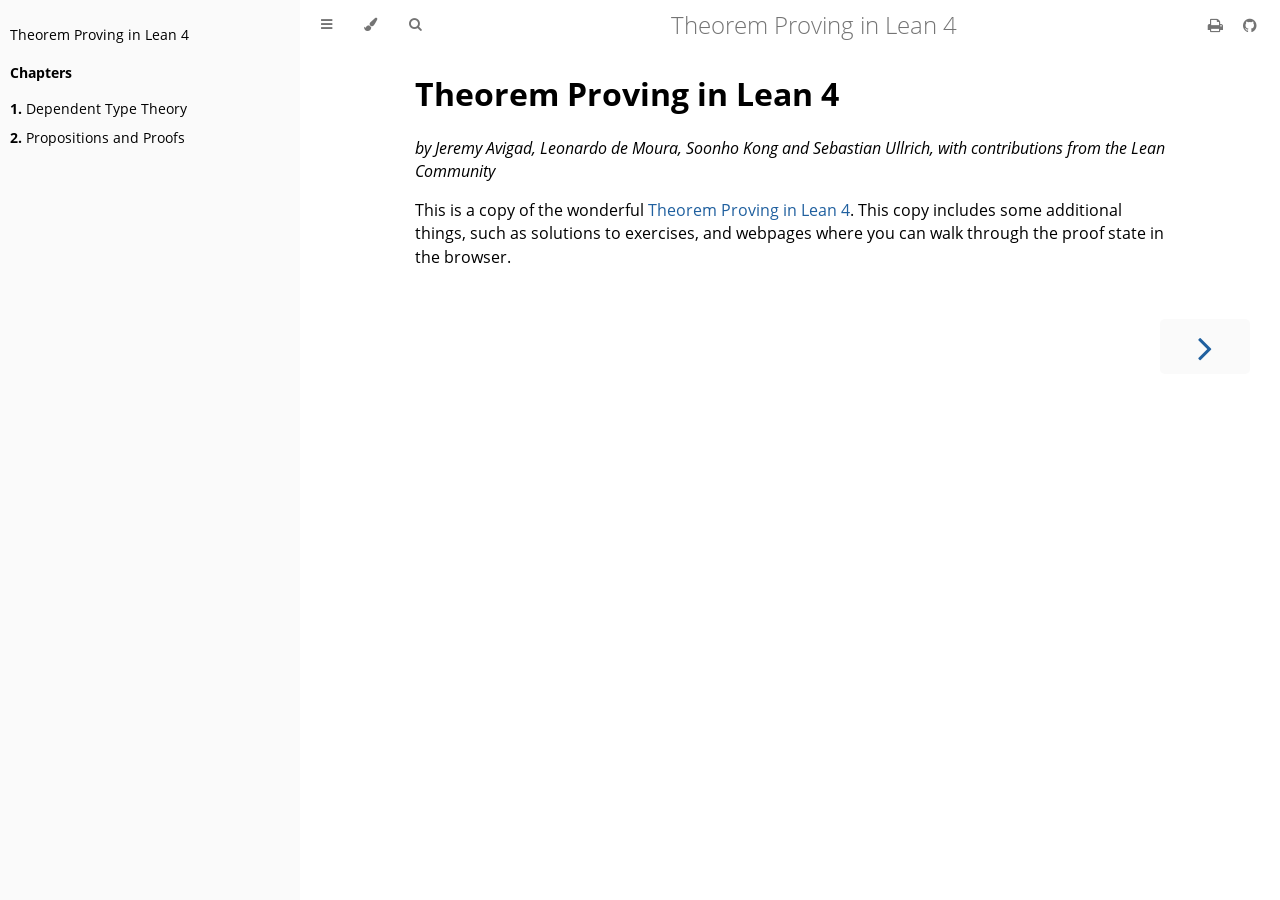
==== commit 6710fd87: "Bump flake; more work on Chapter2" ====
--- a/docs/index.html
+++ b/docs/index.html
@@ -77,7 +77,7 @@
 
         <nav id="sidebar" class="sidebar" aria-label="Table of contents">
             <div class="sidebar-scrollbox">
-                <ol class="chapter"><li class="chapter-item affix "><a href="title-page.html">Theorem Proving in Lean 4</a></li><li class="chapter-item affix "><li class="part-title">Chapters</li><li class="chapter-item "><a href="chapters/Chapter2.lean.html"><strong aria-hidden="true">1.</strong> Dependent Type Theory</a></li></ol>
+                <ol class="chapter"><li class="chapter-item affix "><a href="title-page.html">Theorem Proving in Lean 4</a></li><li class="chapter-item affix "><li class="part-title">Chapters</li><li class="chapter-item "><a href="chapters/Chapter2.lean.html"><strong aria-hidden="true">1.</strong> Dependent Type Theory</a></li><li class="chapter-item "><a href="chapters/Chapter3.lean.html"><strong aria-hidden="true">2.</strong> Propositions and Proofs</a></li></ol>
             </div>
             <div id="sidebar-resize-handle" class="sidebar-resize-handle"></div>
         </nav>
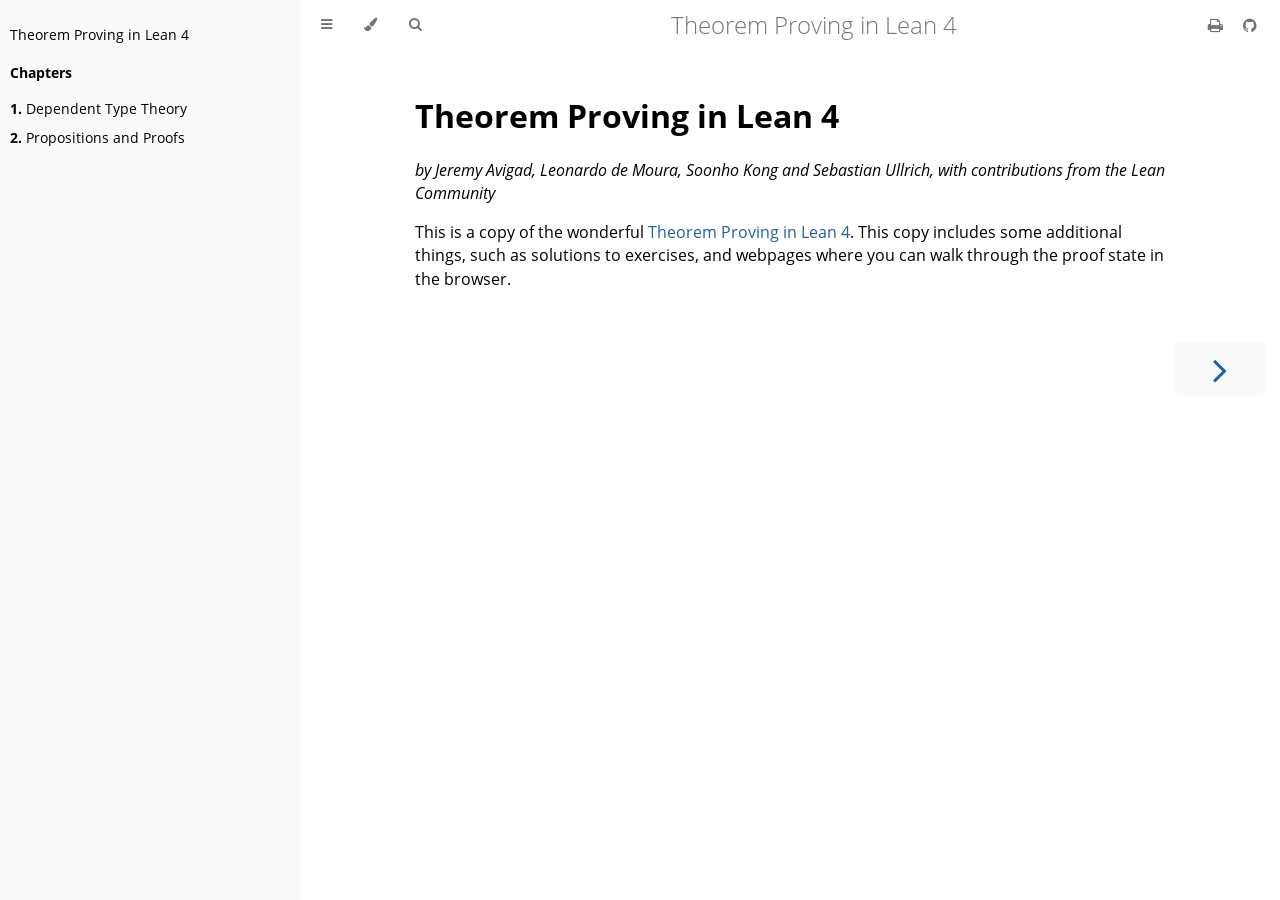
==== commit b97a5add: "Fix overwide content when using alectryon" ====
--- a/docs/index.html
+++ b/docs/index.html
@@ -27,6 +27,7 @@
         <!-- Custom theme stylesheets -->
         <link rel="stylesheet" href="alectryon.css">
         <link rel="stylesheet" href="pygments.css">
+        <link rel="stylesheet" href="alectryon-content-fix.css">
     </head>
     <body>
         <!-- Provide site root to javascript -->
--- a/docs/alectryon-content-fix.css
+++ b/docs/alectryon-content-fix.css
@@ -0,0 +1,8 @@
+.content {
+    /* 
+    Use `initial` instead of `contents` to avoid a browser bug which removes 
+    the element from the accessibility tree.
+    https://developer.mozilla.org/en-US/docs/Web/CSS/display#display_contents
+     */
+    display: initial;
+}
